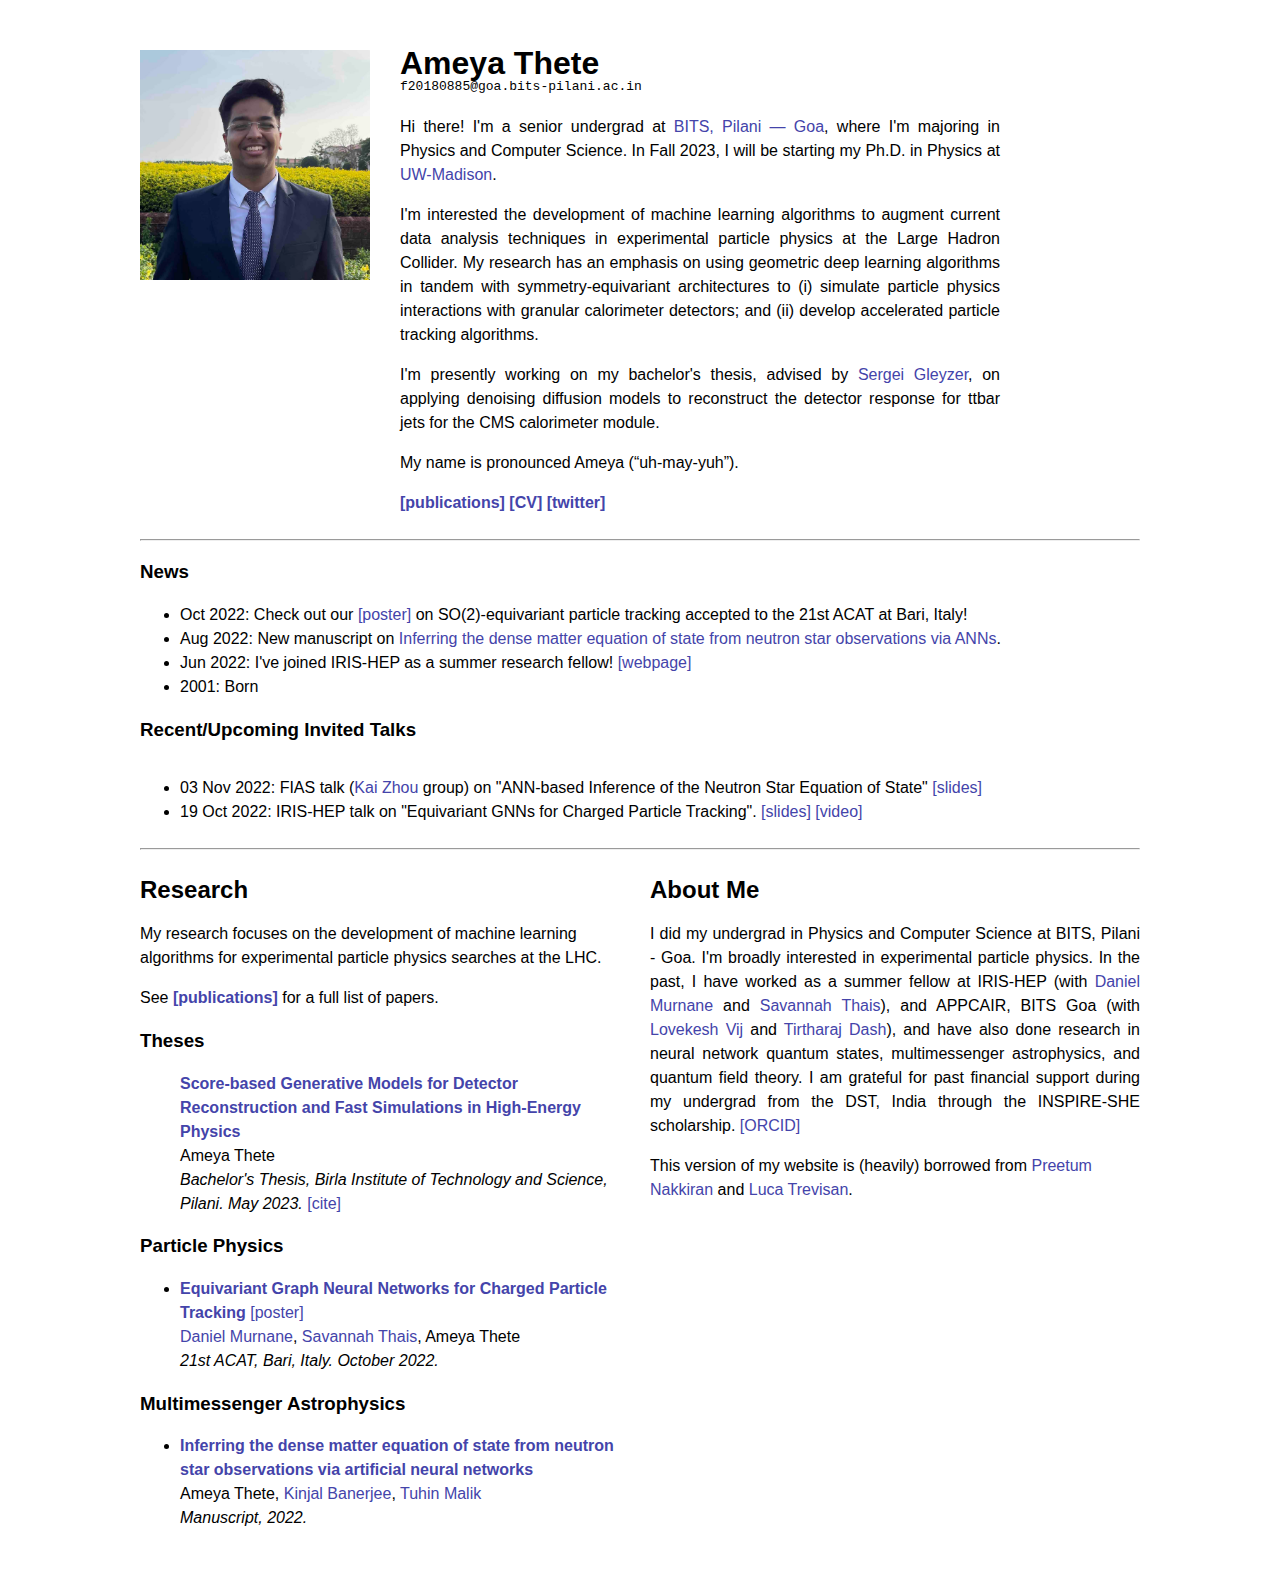
==== index.html @ e459abcd "revamped website" ====
<html>
    <head>
        <meta http-equiv="Content-Type" content="text/html; charset=UTF-8">
        <title>Ameya Thete</title>
        <link rel="stylesheet" href="./css/style.css">
        <style>
            .papers li {
            margin: 10px 0;
            }
            .hl {
            /* Highlighed element */
            background-color: rgb(255, 255, 208);
            /* padding: 5px; */
            }
            p.quote {
            padding: 10px;
            }
            .container {
            display: flex;
            justify-content: center;
            }
            .main {
            /* border: 1px solid black; */
            max-width: 1000px;
            }
            .columns {
            display: flex;
            /* padding: 30px; */
            }
            .column{
            /* margin-left: 30px; */
            margin-right: 30px;
            }
            .columnb {
            flex : 1;
            margin-right: 0px;
            }
            .columnc {
            flex : 1;
            margin-left: 20px;
            }
            header {
            /* border: 1px solid gray; */
            display: flex;
            }
            header .desc{
            margin-right: 30px;
            max-width: 600px; /* 400px */
            text-align: justify;
            }
            .headshot {
            width: 230px;
            height: 230px;
            display:block;
            background: "headshot.jpg" no-repeat;
            background-size: 230px;
            margin-top: 20px;
            }
        </style>
        <!-- Global site tag (gtag.js) - Google Analytics -->
        <script type="text/javascript" async="" src="./js/analytics.js"></script><script async="" src="./js/js"></script>
        <script>
            window.dataLayer = window.dataLayer || [];
            function gtag(){dataLayer.push(arguments);}
            gtag('js', new Date());
            
            gtag('config', 'G-MBXSVEB0F3');
        </script>
        <script>
            window.addEventListener('load', (event) => {
                document.querySelector('#active').innerHTML = students.sort(
                    (a, b) => a.split(' ')[1].localeCompare(b.split(' ')[1])).join(', ')
            
                body = document.querySelector('body');
                for (var [k, v] of Object.entries(links)) {
                    // TODO: this trimming removes nbsp... fix this eventually..
                    trimmed = body.innerHTML.replace(/\s+/g, ' ').trim(); // remove newlines/spaces/etc --> single space
                    body.innerHTML = trimmed.replaceAll(k, `<a href=${v}>${k}</a>`);
                }
            });
            
        </script>
    </head>
    <body>
        <div class="container">
            <div class="main">
                <header>
                    <div class="column">
                        <a href="https://ameya1101.github.io/">
                            <div class="headshot" style="background-image: url(&quot;./imgs/headshot.jpg&quot;);"></div>
                        </a>
                    </div>
                    <div class="desc">
                        <h1 style="margin-bottom: 0px;">Ameya Thete</h1>
                        <code>f20180885@goa.bits-pilani.ac.in</code> 
                        <p>
                            Hi there! I'm a senior undergrad at <a href="https://bits-pilani.ac.in/goa" target="_blank"> BITS, Pilani — Goa</a>, where I'm majoring in Physics and Computer Science. In Fall 2023, I will be starting my Ph.D. in Physics at <a href="https://physics.wisc.edu/" target="_blank">UW-Madison</a>.
                        </p>
                        <p>
                            I'm interested the development of machine learning algorithms to augment current data analysis techniques in experimental particle physics at the Large Hadron Collider. My research has an emphasis on using geometric deep learning algorithms 
                            in tandem with symmetry-equivariant architectures to (i) simulate particle physics interactions with granular calorimeter detectors; and (ii) develop accelerated particle tracking algorithms. 
                        </p>
                        <p>
                            I'm presently working on my bachelor's thesis, advised by <a href="http://www.sergeigleyzer.com/" target="_blank">Sergei Gleyzer</a>, on applying denoising diffusion models to reconstruct the detector response for ttbar jets for the CMS calorimeter module. 
                        </p>
                        <p>
                            My name is pronounced Ameya (“uh-may-yuh”).
                        </p>
                        <p>
                            <a href="https://inspirehep.net/authors/2142573" target="_blank"> <b>[publications]</b></a> <a href="./pdf/cv.pdf" target="_blank"> <b>[CV]</b></a> <a href="https://twitter.com/ameyathete" target="_blank"> <b>[twitter]</b></a> <br> 
                        </p>
                    </div>
                </header>
                <div class="row">
                    <!-- <div class="hl">
                        If you are at UW-Madison and want to chat (about absolutely anything!) shoot me an email or drop by my office: :)
                    </div> -->
                    <hr>
                    <h3> News </h3>
                    <ul>
                        <!-- <li> Sep 2023: I have moved to the University of Wisconsin-Madison. </li>
                        <li> May 2023: I submitted my bachelor's <a href="">[thesis]</a>! </li> -->
                        <li> Oct 2022: Check out our <a href="https://indi.to/Gh2Fs", target="_blank">[poster]</a> on SO(2)-equivariant particle tracking accepted to the 21st ACAT at Bari, Italy!</li>
                        <li> Aug 2022: New manuscript on <a href="" target="_blank">Inferring the dense matter equation of state from neutron star observations via ANNs</a>.</li>
                        <li> Jun 2022: I've joined IRIS-HEP as a summer research fellow! <a href="https://iris-hep.org/fellows/ameya1101.html" target="_blank">[webpage]</a></li>
                        <li> 2001: Born </li>
                    </ul>
                    <h3>Recent/Upcoming Invited Talks</h3>
                    <div style="overflow: auto; height:80px">
                        <ul>
                            <li> 03 Nov 2022: FIAS talk (<a href="https://www.fias.science/en/theoretical-sciences/research-groups/kai-zhou/", target="_blank">Kai Zhou</a> group) on "ANN-based Inference of the Neutron Star Equation of State" <a href="https://ameya1101.github.io/pdf/fias-slides.pdf", target="_blank">[slides]</a> </li>
                            <li> 19 Oct 2022: IRIS-HEP talk on "Equivariant GNNs for Charged Particle Tracking". <a href="https://indico.cern.ch/event/1199559/contributions/5097283/attachments/2531421/4355522/IRIS-HEP%20Presentation%20-%20Ameya.pdf", target="_blank">[slides]</a> <a href="https://youtu.be/gEaqn7C9ipY?t=6277", target="_blank">[video]</a> </li>
                    </div>
                    <hr>
                </div>
                <div class="columns">
                    <div class="columnb">
                        <h2>Research</h2>
                        My research focuses on the development of machine learning algorithms for experimental particle physics searches at the LHC.
                        <p> See <a href="https://inspirehep.net/authors/2142573" target="_blank"><b>[publications]</b></a> for a full list of papers. </p>
                        
                        <h3>Theses</h3>
                        <ul class="papers"> 
                            <a href="https://ameya1101.github.io/pdf/BITSPilani_thesis.pdf"> <b> Score-based Generative Models for Detector Reconstruction and Fast Simulations in High-Energy Physics </b></a> <br> Ameya Thete<br> <i> Bachelor's Thesis, Birla Institute of Technology and Science, Pilani. May 2023.</i> <a href="">[cite]</a> 
                        </ul>
                        
                        <h3>Particle Physics</h3>
                        <ul class="papers">
                            <li> <a href="https://arxiv.org/abs/2304.05293"> <b> Equivariant Graph Neural Networks for Charged Particle Tracking</b> </a>  <a href="https://indi.to/Gh2Fs", target="_blank">[poster]</a> <br> <a href="https://crd.lbl.gov/divisions/scidata/phax/people/staff/daniel-murnane", target="_blank">Daniel Murnane</a>, <a href="https://datascience.columbia.edu/people/savannah-thais/", target="_blank">Savannah Thais</a>, Ameya Thete <br> <i>21st ACAT, Bari, Italy. October 2022.</i> </li>
                        </ul>

                        <h3>Multimessenger Astrophysics</h3>
                        <ul class="papers">
                            <li> <a href="https://arxiv.org/abs/2208.13163", target="_blank"> <b>Inferring the dense matter equation of state from neutron star observations via artificial neural networks</b></a> <br> Ameya Thete, <a href="https://www.bits-pilani.ac.in/goa/kinjalb/Profile", target="_blank">Kinjal Banerjee</a>, <a href="https://scholar.google.co.in/citations?user=TfkcZioAAAAJ&hl=en", target="_blank">Tuhin Malik </a><br> <i>Manuscript, 2022.</i> </li>
                        </ul>
                    </div>
                    <div class="columnc">
                        <!-- <figure>
                            <a href="https://mltheory.org/deep.pdf">
                                <img src="./Preetum Nakkiran_files/deep_img.png" ,="" width="100%"> 
                                <figcaption>Deep Double Descent</figcaption>
                            </a>
                        </figure> -->
                        <!-- <figure> <a href="misc/gauss"> <img src="imgs/manifold_img.svg", width=100%> <figcaption>Gauss's Principle of Least Action</figcaption> </a> </figure> --> 
                        <h2>About Me</h2>
                        <p style="text-align:justify">
                            I did my undergrad in Physics and Computer Science at BITS, Pilani - Goa. I'm broadly interested in experimental particle physics. In the past, I have worked as a summer fellow at IRIS-HEP (with <a href="https://crd.lbl.gov/divisions/scidata/phax/people/staff/daniel-murnane", target="_blank">Daniel Murnane</a> and <a href="https://datascience.columbia.edu/people/savannah-thais/", target="_blank">Savannah Thais</a>), 
                            and APPCAIR, BITS Goa (with <a href="https://sites.google.com/site/lovekeshhome/", target="_blank">Lovekesh Vij</a> and <a href="https://tirtharajdash.github.io/", target="_blank">Tirtharaj Dash</a>), and have also done research in neural network quantum states, multimessenger astrophysics, and quantum field theory. I am grateful for past financial support during my undergrad from the DST, India through the INSPIRE-SHE scholarship. <a href="https://orcid.org0000-0002-8089-5945">[ORCID]</a> 
                        </p>
                        <p> 
                            This version of my website is (heavily) borrowed from <a href="https://preetum.nakkiran.org/">Preetum Nakkiran</a> and <a href="https://lucatrevisan.github.io/">Luca Trevisan</a>.
                        </p>
                        <!-- <div style="color:dimgray">
                            <h2 style="color:dimgray">Miscellaneous Content</h2>
                            <ul>
                                <li><a href="./courses.html" target="_blank">Courses</a> I took in undergrad at BITS Pilani.</li>
                            </ul>
                        </div> -->
                    </div>
                </div>
            </div>
        </div>
    </body>
</html>
---- css/style.css ----
body {
    /* max-width: 1000px; */
    margin:30px 30px 30px 30px;
    font-family:sans-serif;
    background-color:#FFFFFF;
    line-height: 150%;
}

a{ text-decoration:none }

a:link{color:#4444aa;}

a.infolink {
    border-bottom: dashed 1px #4444aa;
}

a:visited{
    color:#4444aa;
}

a:hover{
    background-color:#aaaaFF;
}


figure {
    /* display: inline-block; */
    display:block;
    border: 0px solid gray;
    border-radius: 0px;
    padding: 5px;
    margin: 10px;
}
figure:hover{
    /* background-color:#aaaaFF; */
    border: 1px solid gray;
}
figure img {
    vertical-align: top;
}
figure figcaption {
    text-align: center;
    font-size: 100%;
    color: black;
}
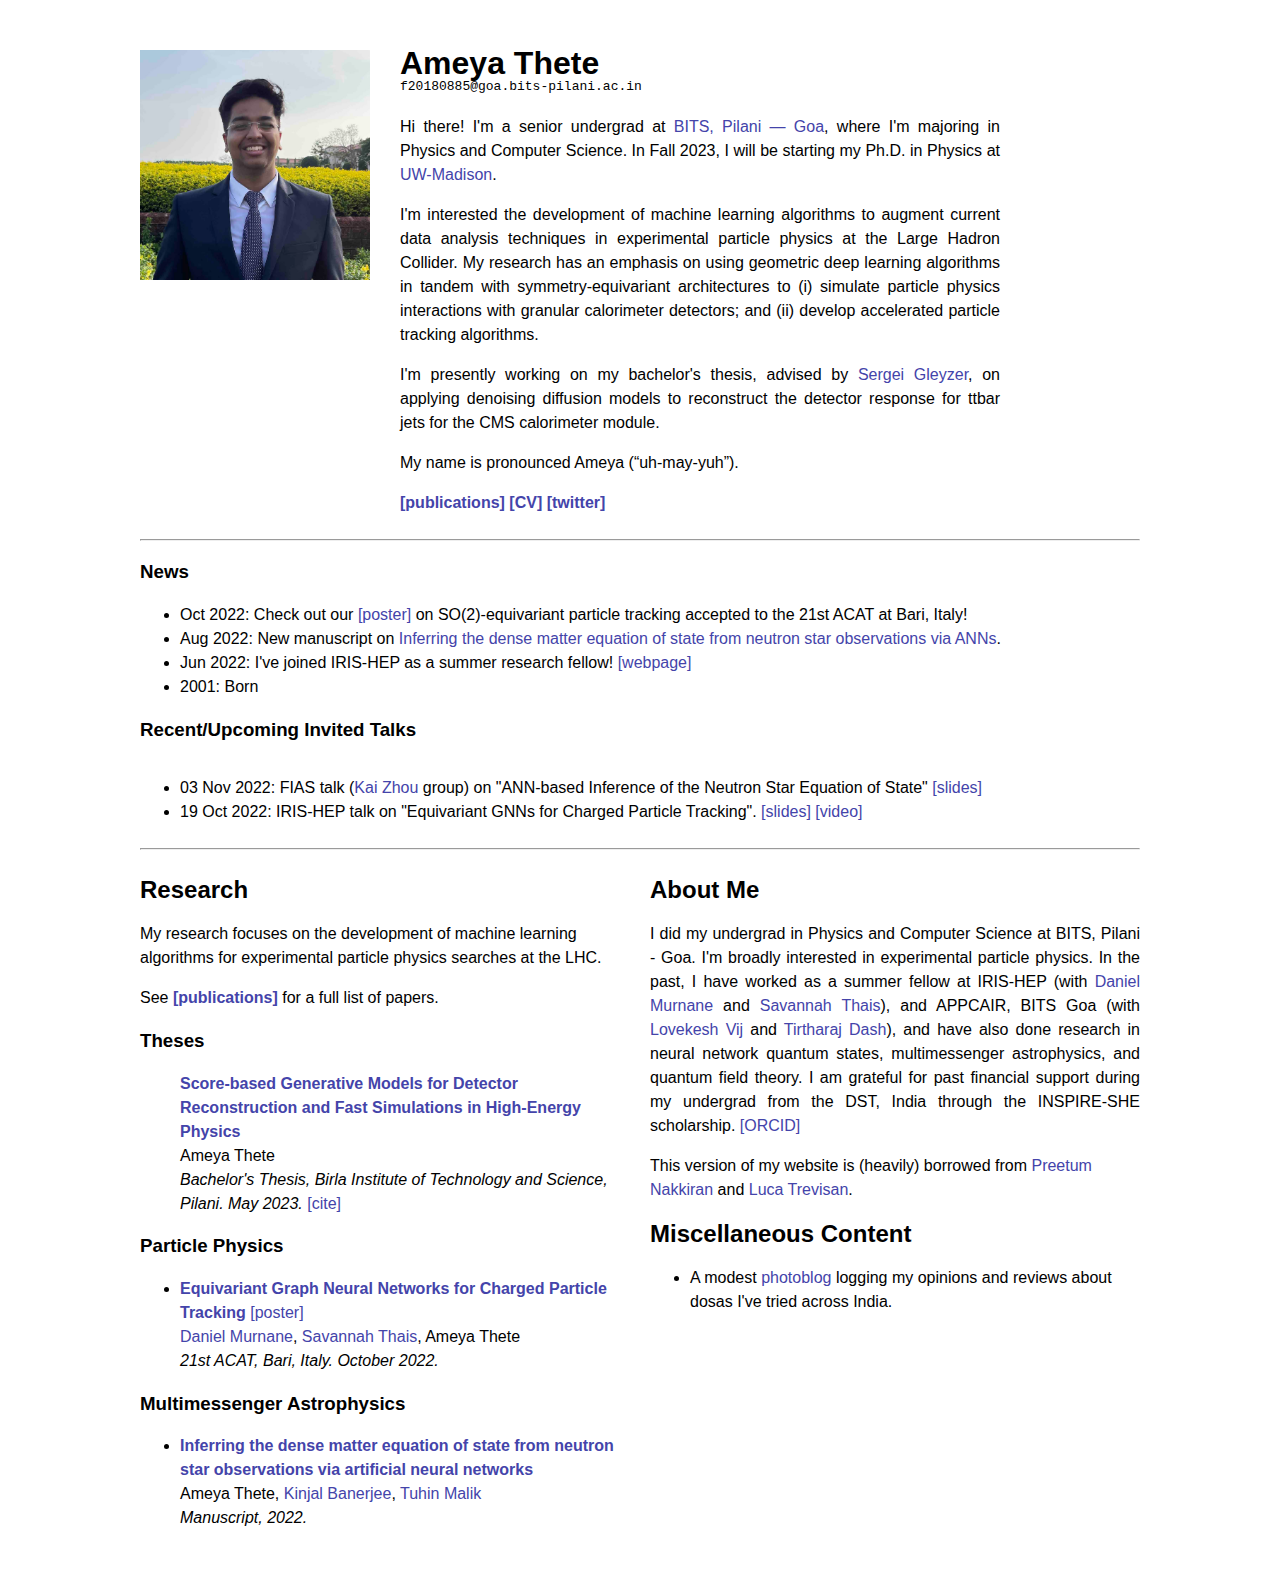
==== commit e9bbc400: "add dosa blog" ====
--- a/index.html
+++ b/index.html
@@ -170,12 +170,12 @@
                         <p> 
                             This version of my website is (heavily) borrowed from <a href="https://preetum.nakkiran.org/">Preetum Nakkiran</a> and <a href="https://lucatrevisan.github.io/">Luca Trevisan</a>.
                         </p>
-                        <!-- <div style="color:dimgray">
-                            <h2 style="color:dimgray">Miscellaneous Content</h2>
+                        <div>
+                            <h2>Miscellaneous Content</h2>
                             <ul>
-                                <li><a href="./courses.html" target="_blank">Courses</a> I took in undergrad at BITS Pilani.</li>
+                                <li>A modest <a href="./blog">photoblog</a> logging my opinions and reviews about dosas I've tried across India.</li>
                             </ul>
-                        </div> -->
+                        </div>
                     </div>
                 </div>
             </div>
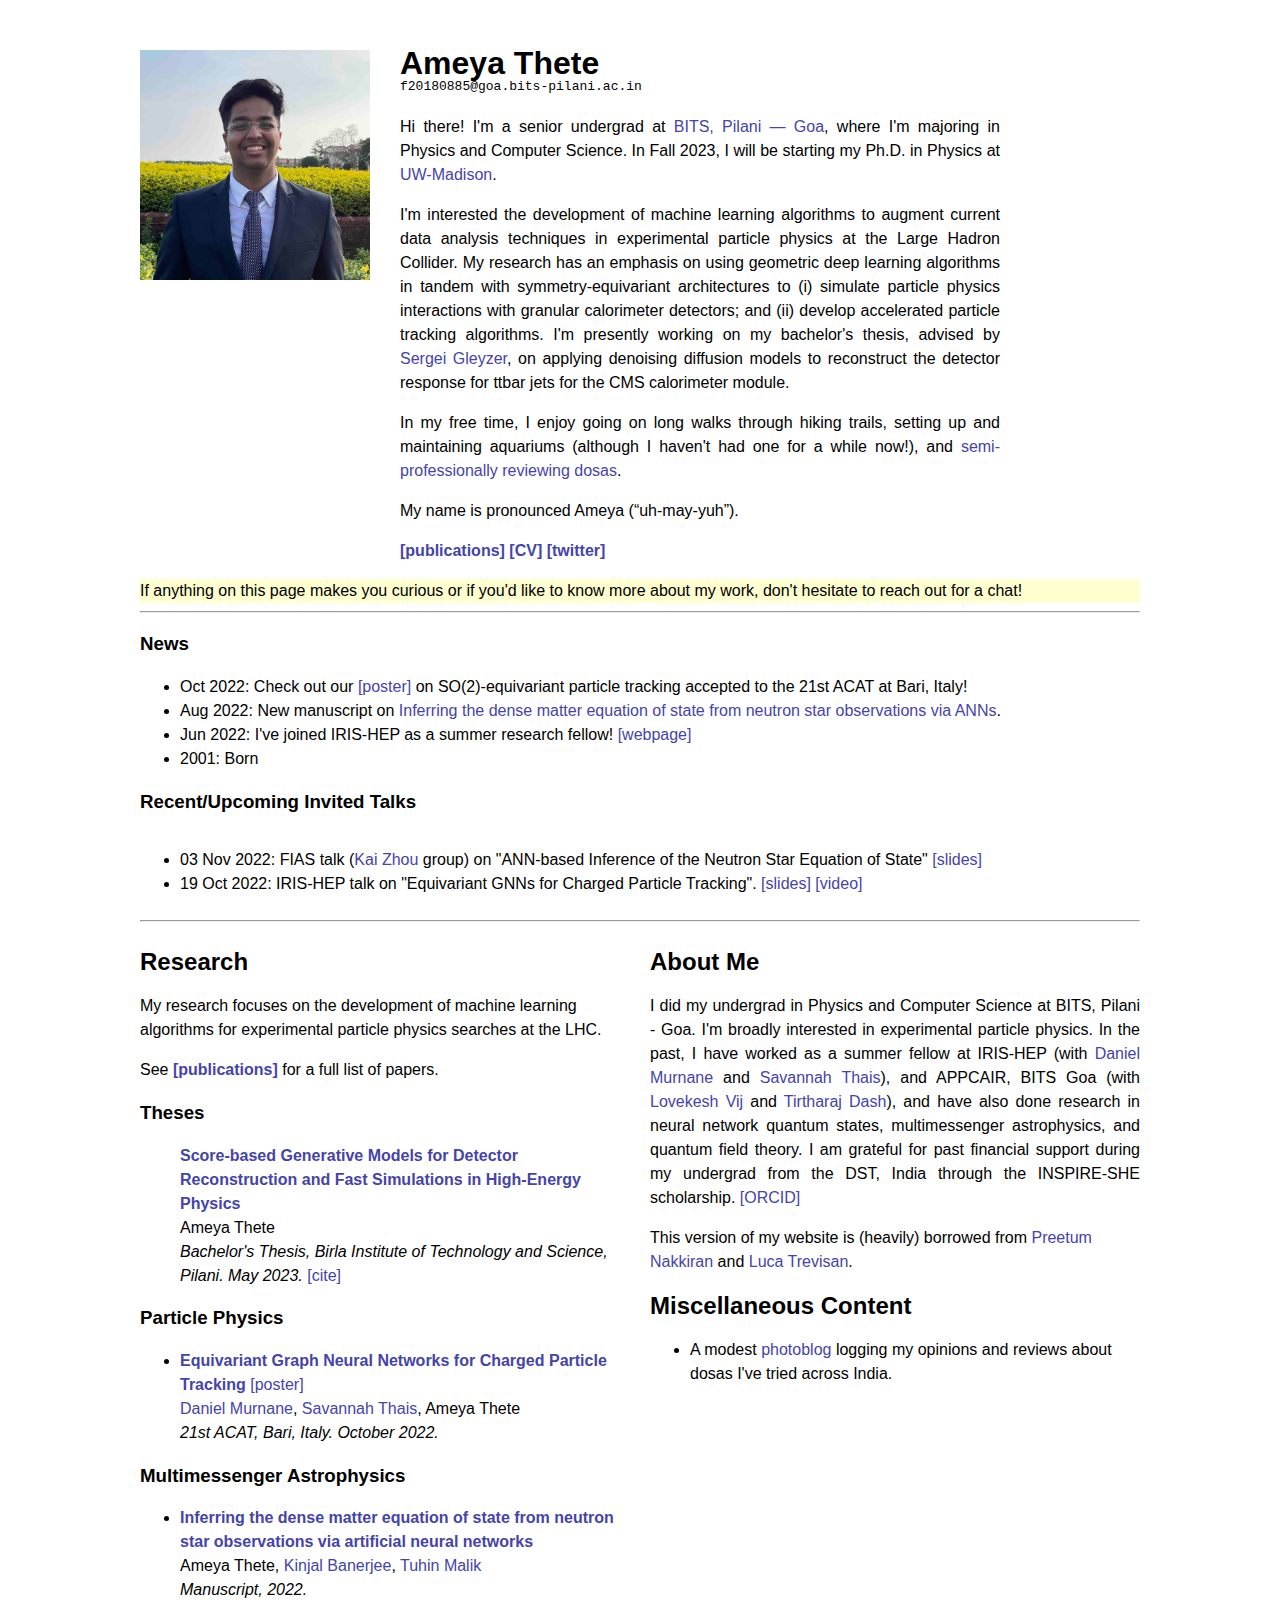
==== commit fb1aca1f: "update description" ====
--- a/index.html
+++ b/index.html
@@ -99,9 +99,11 @@
                         <p>
                             I'm interested the development of machine learning algorithms to augment current data analysis techniques in experimental particle physics at the Large Hadron Collider. My research has an emphasis on using geometric deep learning algorithms 
                             in tandem with symmetry-equivariant architectures to (i) simulate particle physics interactions with granular calorimeter detectors; and (ii) develop accelerated particle tracking algorithms. 
+                            I'm presently working on my bachelor's thesis, advised by <a href="http://www.sergeigleyzer.com/" target="_blank">Sergei Gleyzer</a>, on applying denoising diffusion models to reconstruct the detector response for ttbar jets for the CMS calorimeter module. 
                         </p>
                         <p>
-                            I'm presently working on my bachelor's thesis, advised by <a href="http://www.sergeigleyzer.com/" target="_blank">Sergei Gleyzer</a>, on applying denoising diffusion models to reconstruct the detector response for ttbar jets for the CMS calorimeter module. 
+                            In my free time, I enjoy going on long walks through hiking trails, setting up and maintaining aquariums (although I haven't had one for a while now!), 
+                            and <a href="https://ameya1101.github.io/blog/" target="_blank">semi-professionally reviewing dosas</a>.
                         </p>
                         <p>
                             My name is pronounced Ameya (“uh-may-yuh”).
@@ -112,14 +114,12 @@
                     </div>
                 </header>
                 <div class="row">
-                    <!-- <div class="hl">
-                        If you are at UW-Madison and want to chat (about absolutely anything!) shoot me an email or drop by my office: :)
-                    </div> -->
+                    <div class="hl">
+                        If anything on this page makes you curious or if you'd like to know more about my work, don't hesitate to reach out for a chat! 
+                    </div>
                     <hr>
                     <h3> News </h3>
                     <ul>
-                        <!-- <li> Sep 2023: I have moved to the University of Wisconsin-Madison. </li>
-                        <li> May 2023: I submitted my bachelor's <a href="">[thesis]</a>! </li> -->
                         <li> Oct 2022: Check out our <a href="https://indi.to/Gh2Fs", target="_blank">[poster]</a> on SO(2)-equivariant particle tracking accepted to the 21st ACAT at Bari, Italy!</li>
                         <li> Aug 2022: New manuscript on <a href="" target="_blank">Inferring the dense matter equation of state from neutron star observations via ANNs</a>.</li>
                         <li> Jun 2022: I've joined IRIS-HEP as a summer research fellow! <a href="https://iris-hep.org/fellows/ameya1101.html" target="_blank">[webpage]</a></li>
@@ -155,13 +155,6 @@
                         </ul>
                     </div>
                     <div class="columnc">
-                        <!-- <figure>
-                            <a href="https://mltheory.org/deep.pdf">
-                                <img src="./Preetum Nakkiran_files/deep_img.png" ,="" width="100%"> 
-                                <figcaption>Deep Double Descent</figcaption>
-                            </a>
-                        </figure> -->
-                        <!-- <figure> <a href="misc/gauss"> <img src="imgs/manifold_img.svg", width=100%> <figcaption>Gauss's Principle of Least Action</figcaption> </a> </figure> --> 
                         <h2>About Me</h2>
                         <p style="text-align:justify">
                             I did my undergrad in Physics and Computer Science at BITS, Pilani - Goa. I'm broadly interested in experimental particle physics. In the past, I have worked as a summer fellow at IRIS-HEP (with <a href="https://crd.lbl.gov/divisions/scidata/phax/people/staff/daniel-murnane", target="_blank">Daniel Murnane</a> and <a href="https://datascience.columbia.edu/people/savannah-thais/", target="_blank">Savannah Thais</a>), 
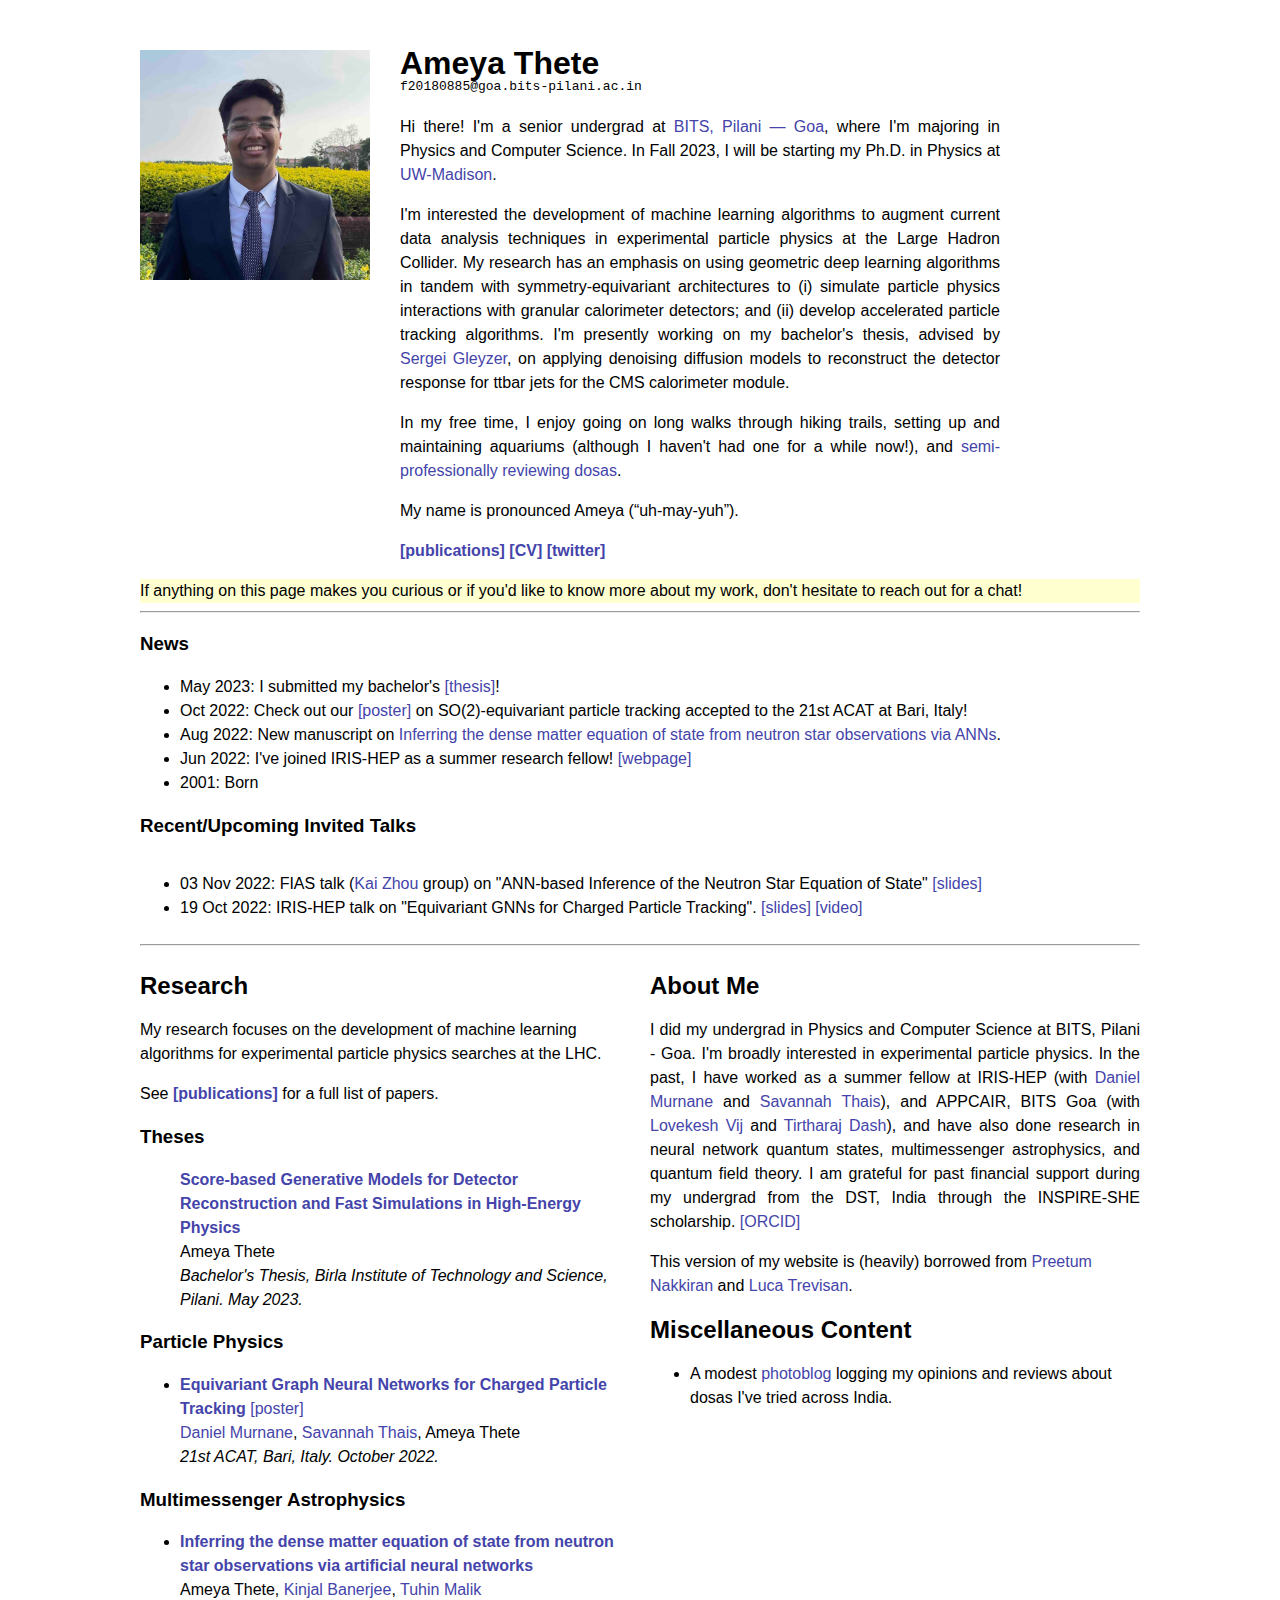
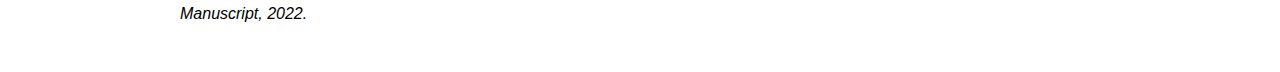
==== commit 399dbc06: "add bachelor's thesis" ====
--- a/index.html
+++ b/index.html
@@ -120,8 +120,9 @@
                     <hr>
                     <h3> News </h3>
                     <ul>
-                        <li> Oct 2022: Check out our <a href="https://indi.to/Gh2Fs", target="_blank">[poster]</a> on SO(2)-equivariant particle tracking accepted to the 21st ACAT at Bari, Italy!</li>
-                        <li> Aug 2022: New manuscript on <a href="" target="_blank">Inferring the dense matter equation of state from neutron star observations via ANNs</a>.</li>
+                        <li> May 2023: I submitted my bachelor's <a href="pdf/BITS_Thesis.pdf" target="_blank">[thesis]</a>! </li>
+                        <li> Oct 2022: Check out our <a href="https://indi.to/Gh2Fs" target="_blank">[poster]</a> on SO(2)-equivariant particle tracking accepted to the 21st ACAT at Bari, Italy!</li>
+                        <li> Aug 2022: New manuscript on <a href="https://arxiv.org/abs/2208.13163" target="_blank">Inferring the dense matter equation of state from neutron star observations via ANNs</a>.</li>
                         <li> Jun 2022: I've joined IRIS-HEP as a summer research fellow! <a href="https://iris-hep.org/fellows/ameya1101.html" target="_blank">[webpage]</a></li>
                         <li> 2001: Born </li>
                     </ul>
@@ -141,7 +142,7 @@
                         
                         <h3>Theses</h3>
                         <ul class="papers"> 
-                            <a href="https://ameya1101.github.io/pdf/BITSPilani_thesis.pdf"> <b> Score-based Generative Models for Detector Reconstruction and Fast Simulations in High-Energy Physics </b></a> <br> Ameya Thete<br> <i> Bachelor's Thesis, Birla Institute of Technology and Science, Pilani. May 2023.</i> <a href="">[cite]</a> 
+                            <a href="https://ameya1101.github.io/pdf/BITS_Thesis.pdf" target="_blank"> <b> Score-based Generative Models for Detector Reconstruction and Fast Simulations in High-Energy Physics </b></a> <br> Ameya Thete<br> <i> Bachelor's Thesis, Birla Institute of Technology and Science, Pilani. May 2023.</i>
                         </ul>
                         
                         <h3>Particle Physics</h3>
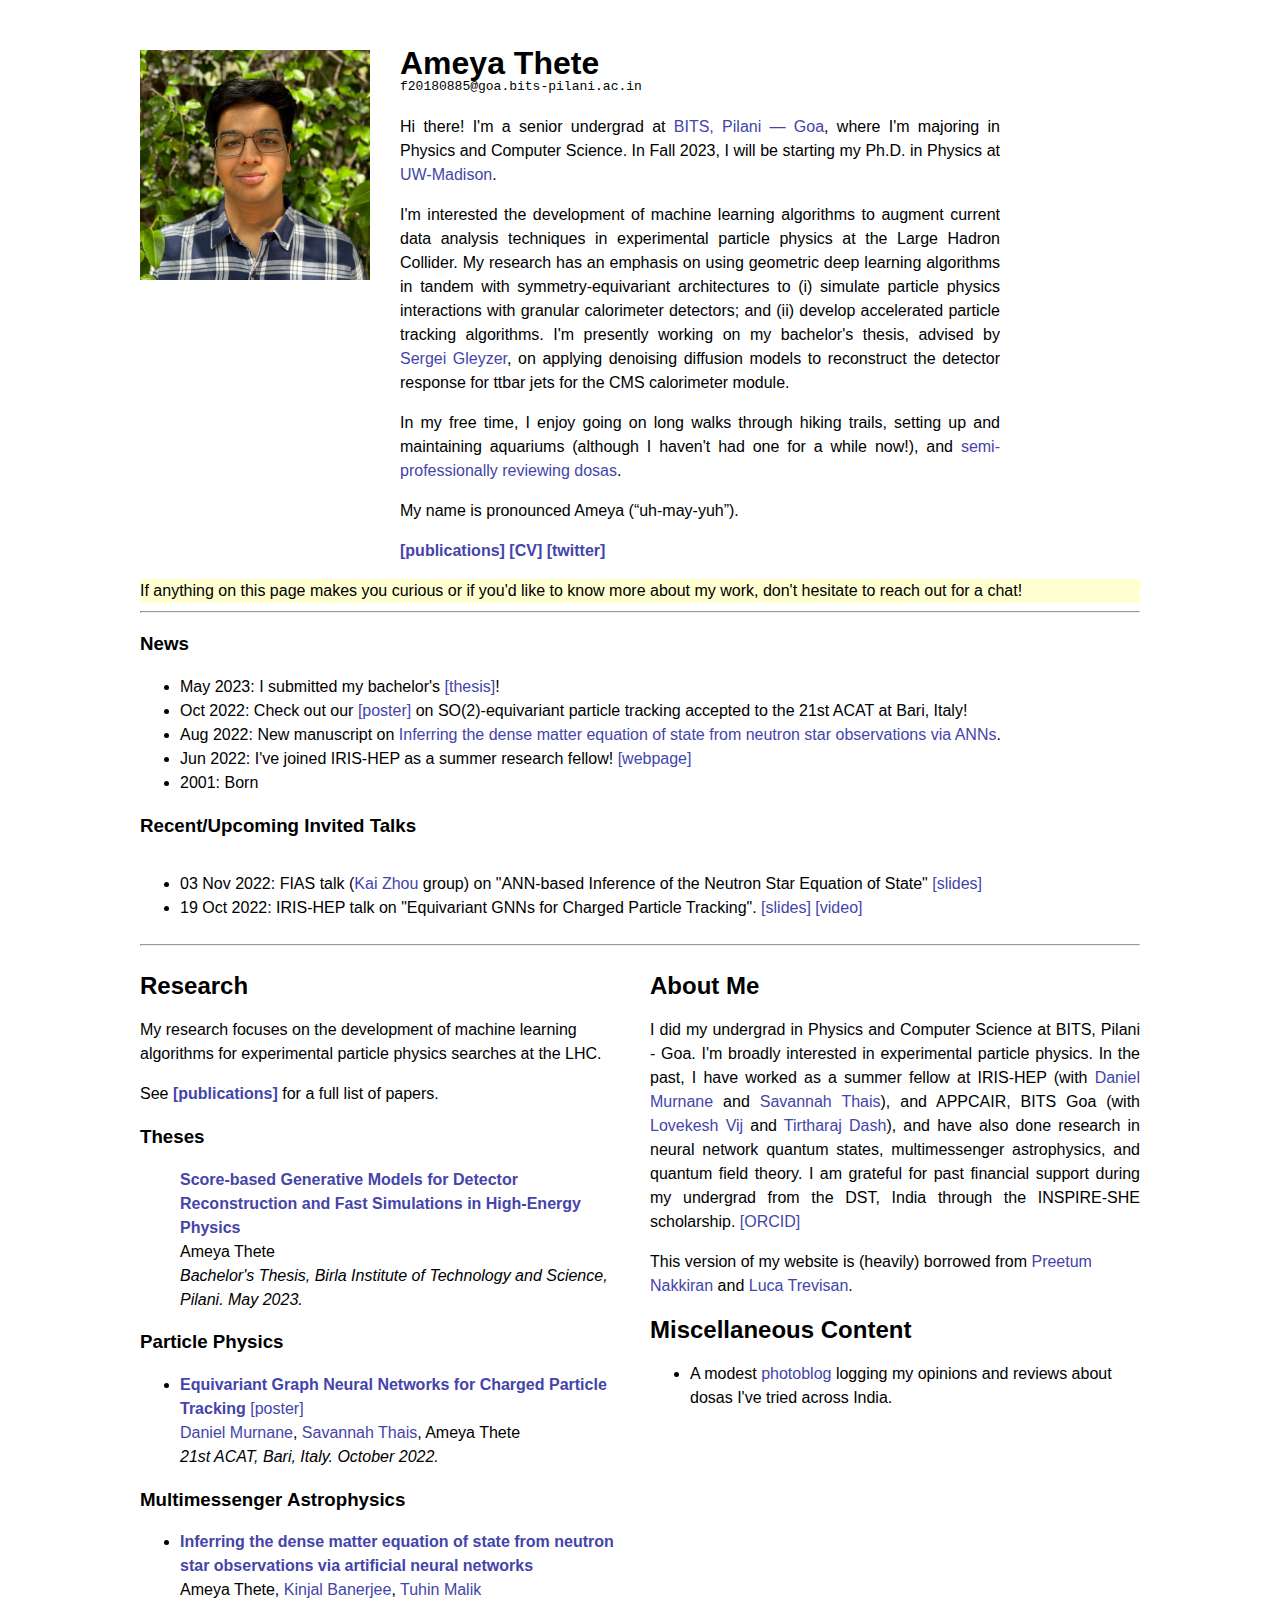
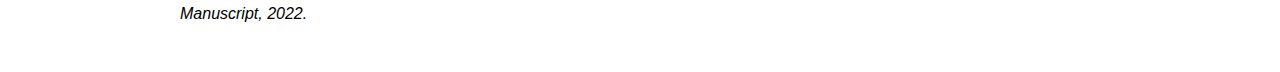
==== commit 889a2c14: "update headshot" ====
--- a/index.html
+++ b/index.html
@@ -87,7 +87,7 @@
                 <header>
                     <div class="column">
                         <a href="https://ameya1101.github.io/">
-                            <div class="headshot" style="background-image: url(&quot;./imgs/headshot.jpg&quot;);"></div>
+                            <div class="headshot" style="background-image: url(&quot;./imgs/headshot.jpeg&quot;);"></div>
                         </a>
                     </div>
                     <div class="desc">
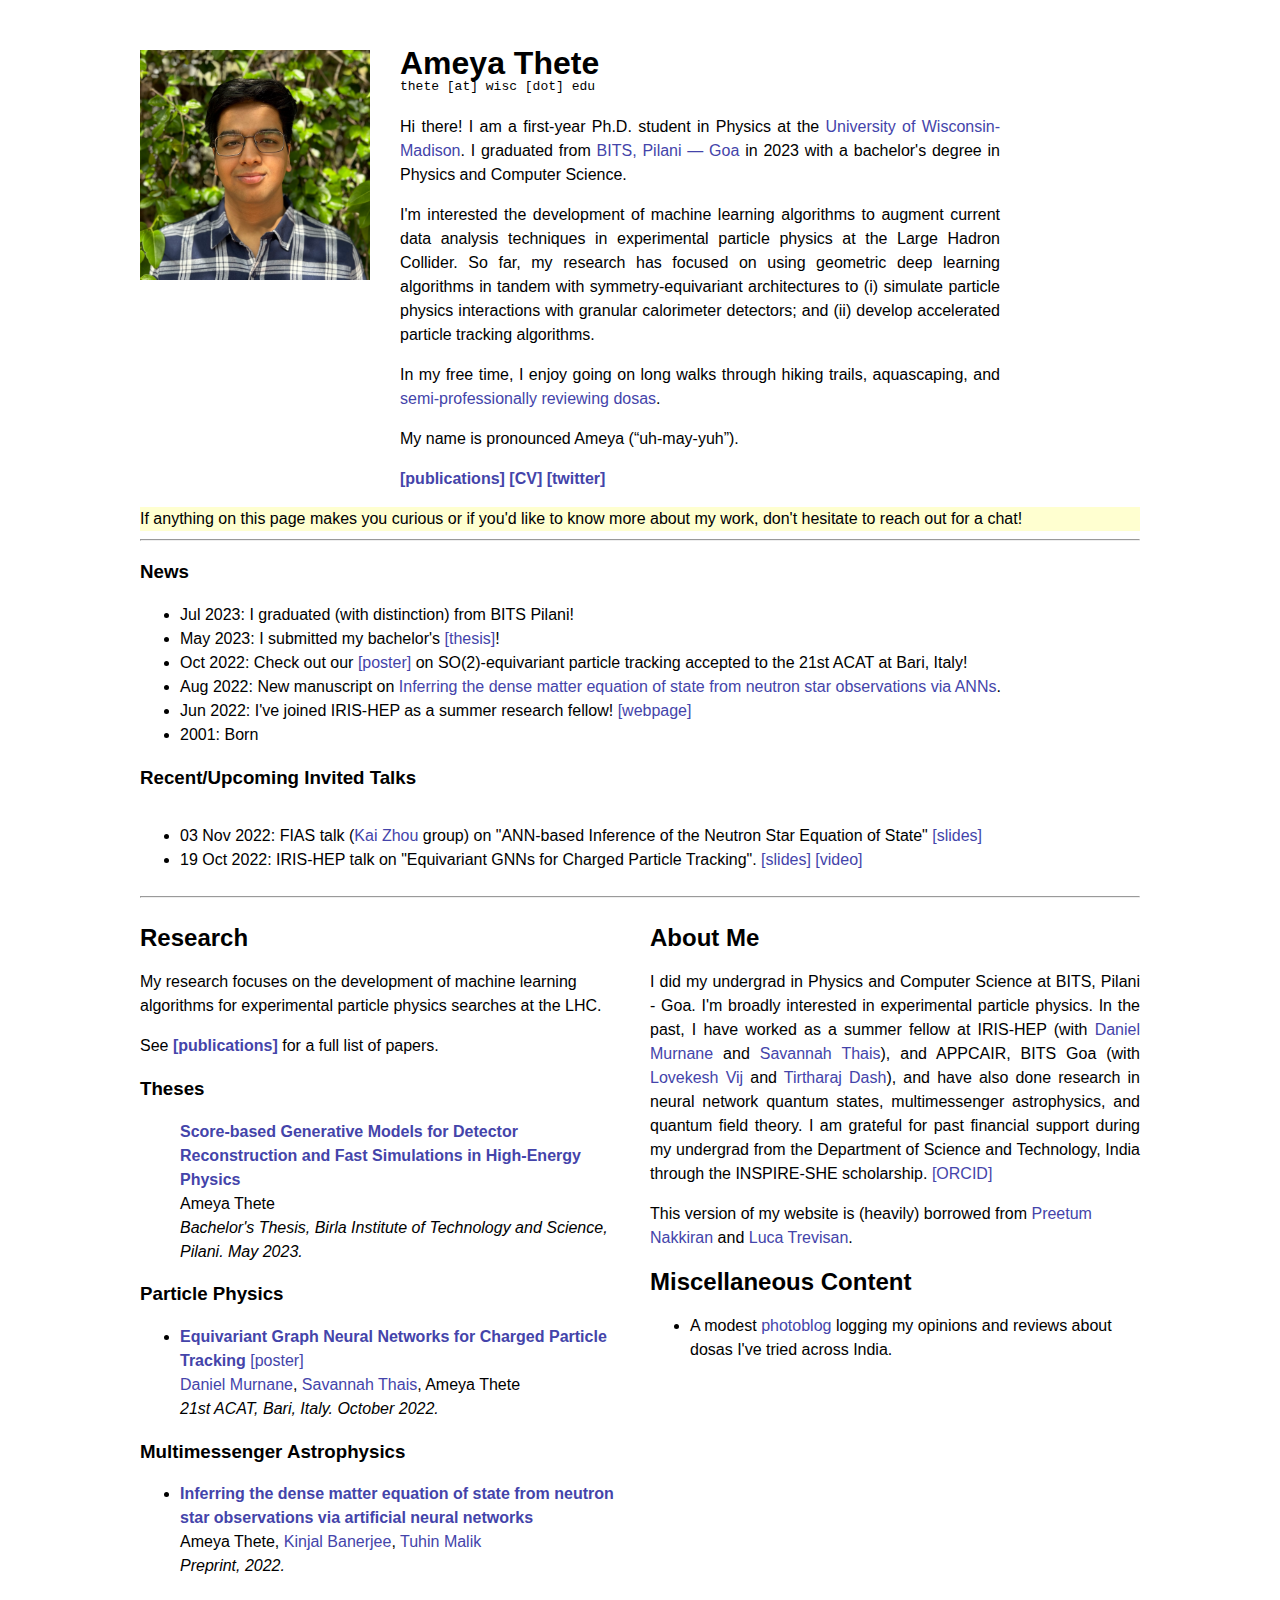
==== commit 2b0b9ca1: "update description" ====
--- a/index.html
+++ b/index.html
@@ -92,18 +92,17 @@
                     </div>
                     <div class="desc">
                         <h1 style="margin-bottom: 0px;">Ameya Thete</h1>
-                        <code>f20180885@goa.bits-pilani.ac.in</code> 
+                        <code>thete [at] wisc [dot] edu</code> 
                         <p>
-                            Hi there! I'm a senior undergrad at <a href="https://bits-pilani.ac.in/goa" target="_blank"> BITS, Pilani — Goa</a>, where I'm majoring in Physics and Computer Science. In Fall 2023, I will be starting my Ph.D. in Physics at <a href="https://physics.wisc.edu/" target="_blank">UW-Madison</a>.
+                            Hi there! I am a first-year Ph.D. student in Physics at the <a href="https://physics.wisc.edu/" target="_blank">University of Wisconsin-Madison</a>. I graduated from <a href="https://bits-pilani.ac.in/goa" target="_blank"> BITS, Pilani — Goa</a>
+                            in 2023 with a bachelor's degree in Physics and Computer Science. 
                         </p>
                         <p>
-                            I'm interested the development of machine learning algorithms to augment current data analysis techniques in experimental particle physics at the Large Hadron Collider. My research has an emphasis on using geometric deep learning algorithms 
+                            I'm interested the development of machine learning algorithms to augment current data analysis techniques in experimental particle physics at the Large Hadron Collider. So far, my research has focused on using geometric deep learning algorithms 
                             in tandem with symmetry-equivariant architectures to (i) simulate particle physics interactions with granular calorimeter detectors; and (ii) develop accelerated particle tracking algorithms. 
-                            I'm presently working on my bachelor's thesis, advised by <a href="http://www.sergeigleyzer.com/" target="_blank">Sergei Gleyzer</a>, on applying denoising diffusion models to reconstruct the detector response for ttbar jets for the CMS calorimeter module. 
                         </p>
                         <p>
-                            In my free time, I enjoy going on long walks through hiking trails, setting up and maintaining aquariums (although I haven't had one for a while now!), 
-                            and <a href="https://ameya1101.github.io/blog/" target="_blank">semi-professionally reviewing dosas</a>.
+                            In my free time, I enjoy going on long walks through hiking trails, aquascaping, and <a href="https://ameya1101.github.io/blog/">semi-professionally reviewing dosas</a>.
                         </p>
                         <p>
                             My name is pronounced Ameya (“uh-may-yuh”).
@@ -120,6 +119,7 @@
                     <hr>
                     <h3> News </h3>
                     <ul>
+                        <li> Jul 2023: I graduated (with distinction) from BITS Pilani!</li>
                         <li> May 2023: I submitted my bachelor's <a href="pdf/BITS_Thesis.pdf" target="_blank">[thesis]</a>! </li>
                         <li> Oct 2022: Check out our <a href="https://indi.to/Gh2Fs" target="_blank">[poster]</a> on SO(2)-equivariant particle tracking accepted to the 21st ACAT at Bari, Italy!</li>
                         <li> Aug 2022: New manuscript on <a href="https://arxiv.org/abs/2208.13163" target="_blank">Inferring the dense matter equation of state from neutron star observations via ANNs</a>.</li>
@@ -152,14 +152,14 @@
 
                         <h3>Multimessenger Astrophysics</h3>
                         <ul class="papers">
-                            <li> <a href="https://arxiv.org/abs/2208.13163", target="_blank"> <b>Inferring the dense matter equation of state from neutron star observations via artificial neural networks</b></a> <br> Ameya Thete, <a href="https://www.bits-pilani.ac.in/goa/kinjalb/Profile", target="_blank">Kinjal Banerjee</a>, <a href="https://scholar.google.co.in/citations?user=TfkcZioAAAAJ&hl=en", target="_blank">Tuhin Malik </a><br> <i>Manuscript, 2022.</i> </li>
+                            <li> <a href="https://arxiv.org/abs/2208.13163", target="_blank"> <b>Inferring the dense matter equation of state from neutron star observations via artificial neural networks</b></a> <br> Ameya Thete, <a href="https://www.bits-pilani.ac.in/goa/kinjalb/Profile", target="_blank">Kinjal Banerjee</a>, <a href="https://scholar.google.co.in/citations?user=TfkcZioAAAAJ&hl=en", target="_blank">Tuhin Malik </a><br> <i>Preprint, 2022.</i> </li>
                         </ul>
                     </div>
                     <div class="columnc">
                         <h2>About Me</h2>
                         <p style="text-align:justify">
                             I did my undergrad in Physics and Computer Science at BITS, Pilani - Goa. I'm broadly interested in experimental particle physics. In the past, I have worked as a summer fellow at IRIS-HEP (with <a href="https://crd.lbl.gov/divisions/scidata/phax/people/staff/daniel-murnane", target="_blank">Daniel Murnane</a> and <a href="https://datascience.columbia.edu/people/savannah-thais/", target="_blank">Savannah Thais</a>), 
-                            and APPCAIR, BITS Goa (with <a href="https://sites.google.com/site/lovekeshhome/", target="_blank">Lovekesh Vij</a> and <a href="https://tirtharajdash.github.io/", target="_blank">Tirtharaj Dash</a>), and have also done research in neural network quantum states, multimessenger astrophysics, and quantum field theory. I am grateful for past financial support during my undergrad from the DST, India through the INSPIRE-SHE scholarship. <a href="https://orcid.org0000-0002-8089-5945">[ORCID]</a> 
+                            and APPCAIR, BITS Goa (with <a href="https://sites.google.com/site/lovekeshhome/", target="_blank">Lovekesh Vij</a> and <a href="https://tirtharajdash.github.io/", target="_blank">Tirtharaj Dash</a>), and have also done research in neural network quantum states, multimessenger astrophysics, and quantum field theory. I am grateful for past financial support during my undergrad from the Department of Science and Technology, India through the INSPIRE-SHE scholarship. <a href="https://orcid.org0000-0002-8089-5945">[ORCID]</a> 
                         </p>
                         <p> 
                             This version of my website is (heavily) borrowed from <a href="https://preetum.nakkiran.org/">Preetum Nakkiran</a> and <a href="https://lucatrevisan.github.io/">Luca Trevisan</a>.
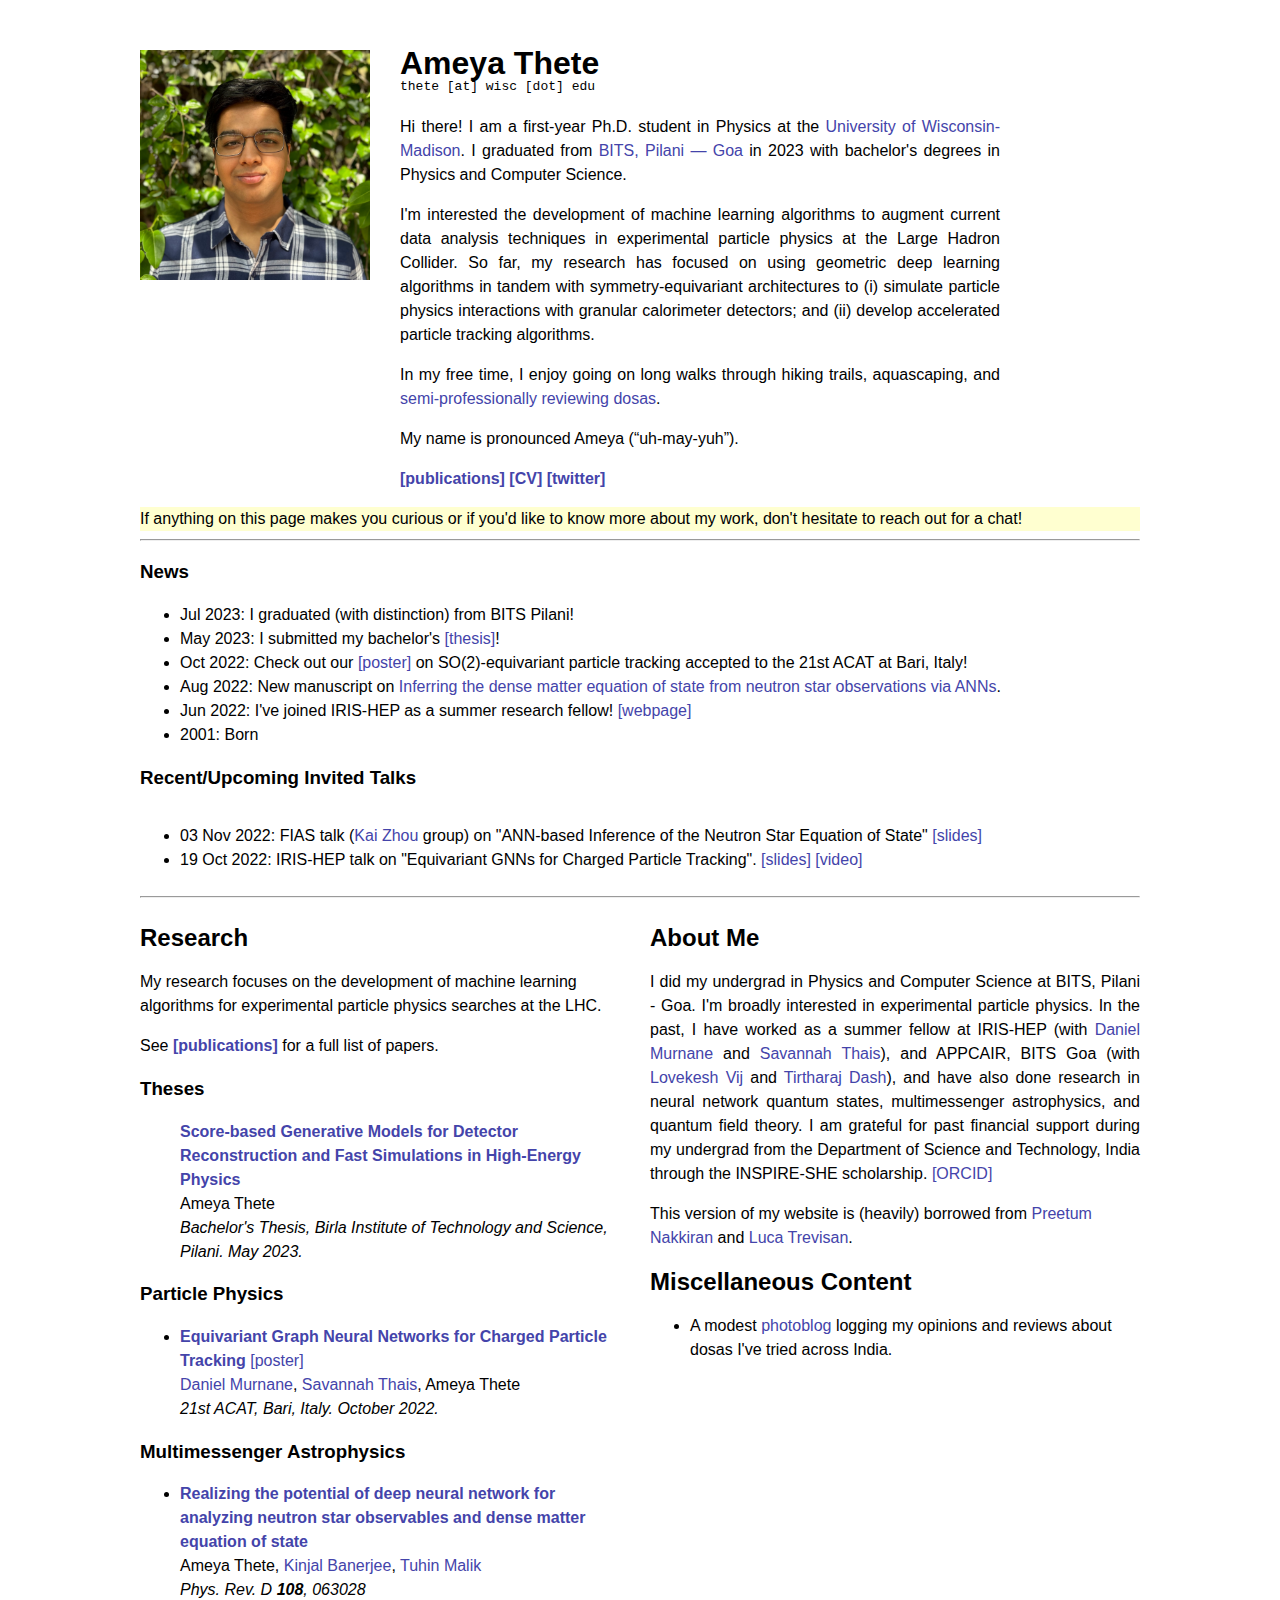
==== commit d7715615: "add NS paper" ====
--- a/index.html
+++ b/index.html
@@ -95,7 +95,7 @@
                         <code>thete [at] wisc [dot] edu</code> 
                         <p>
                             Hi there! I am a first-year Ph.D. student in Physics at the <a href="https://physics.wisc.edu/" target="_blank">University of Wisconsin-Madison</a>. I graduated from <a href="https://bits-pilani.ac.in/goa" target="_blank"> BITS, Pilani — Goa</a>
-                            in 2023 with a bachelor's degree in Physics and Computer Science. 
+                            in 2023 with bachelor's degrees in Physics and Computer Science. 
                         </p>
                         <p>
                             I'm interested the development of machine learning algorithms to augment current data analysis techniques in experimental particle physics at the Large Hadron Collider. So far, my research has focused on using geometric deep learning algorithms 
@@ -152,7 +152,7 @@
 
                         <h3>Multimessenger Astrophysics</h3>
                         <ul class="papers">
-                            <li> <a href="https://arxiv.org/abs/2208.13163", target="_blank"> <b>Inferring the dense matter equation of state from neutron star observations via artificial neural networks</b></a> <br> Ameya Thete, <a href="https://www.bits-pilani.ac.in/goa/kinjalb/Profile", target="_blank">Kinjal Banerjee</a>, <a href="https://scholar.google.co.in/citations?user=TfkcZioAAAAJ&hl=en", target="_blank">Tuhin Malik </a><br> <i>Preprint, 2022.</i> </li>
+                            <li> <a href="https://doi.org/10.1103/PhysRevD.108.063028", target="_blank"> <b>Realizing the potential of deep neural network for analyzing neutron star observables and dense matter equation of state</b></a> <br> Ameya Thete, <a href="https://www.bits-pilani.ac.in/goa/kinjalb/Profile", target="_blank">Kinjal Banerjee</a>, <a href="https://scholar.google.co.in/citations?user=TfkcZioAAAAJ&hl=en", target="_blank">Tuhin Malik </a><br> <i>Phys. Rev. D <b>108</b>, 063028</i> </li>
                         </ul>
                     </div>
                     <div class="columnc">
